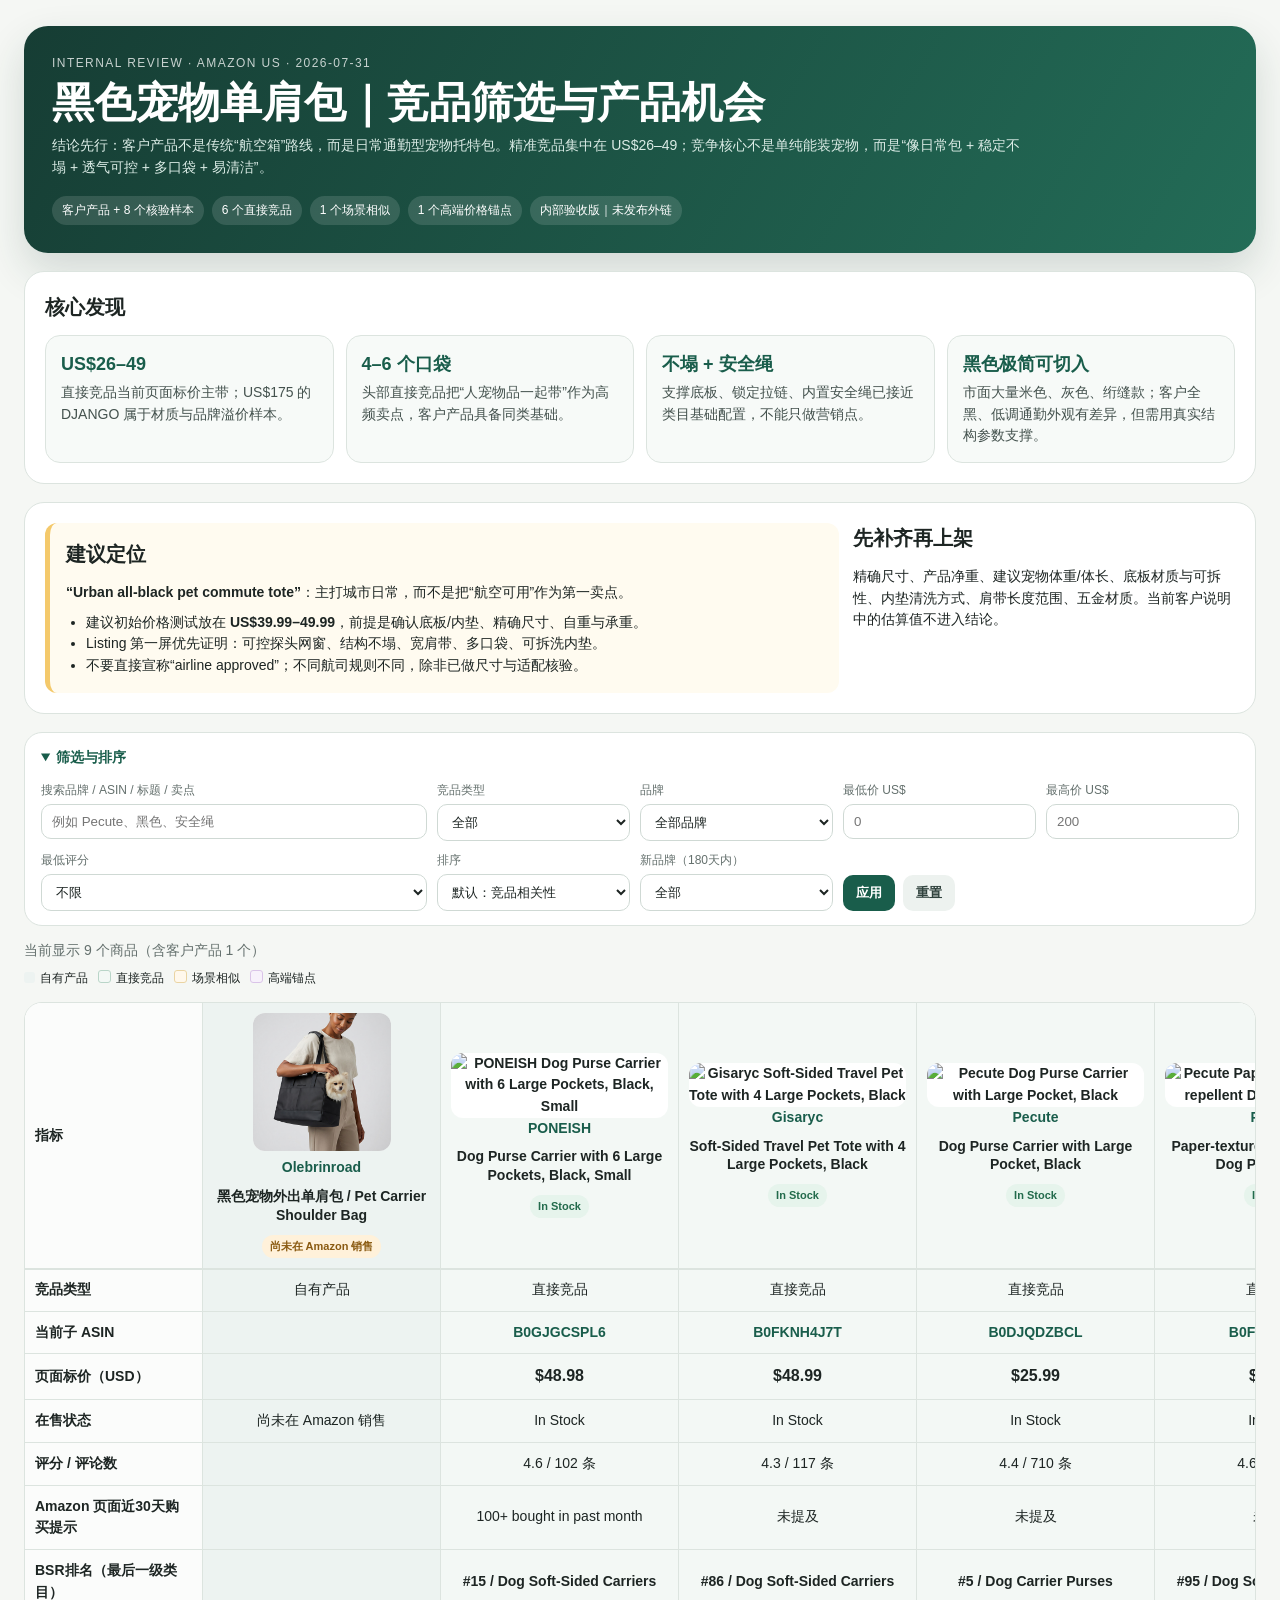
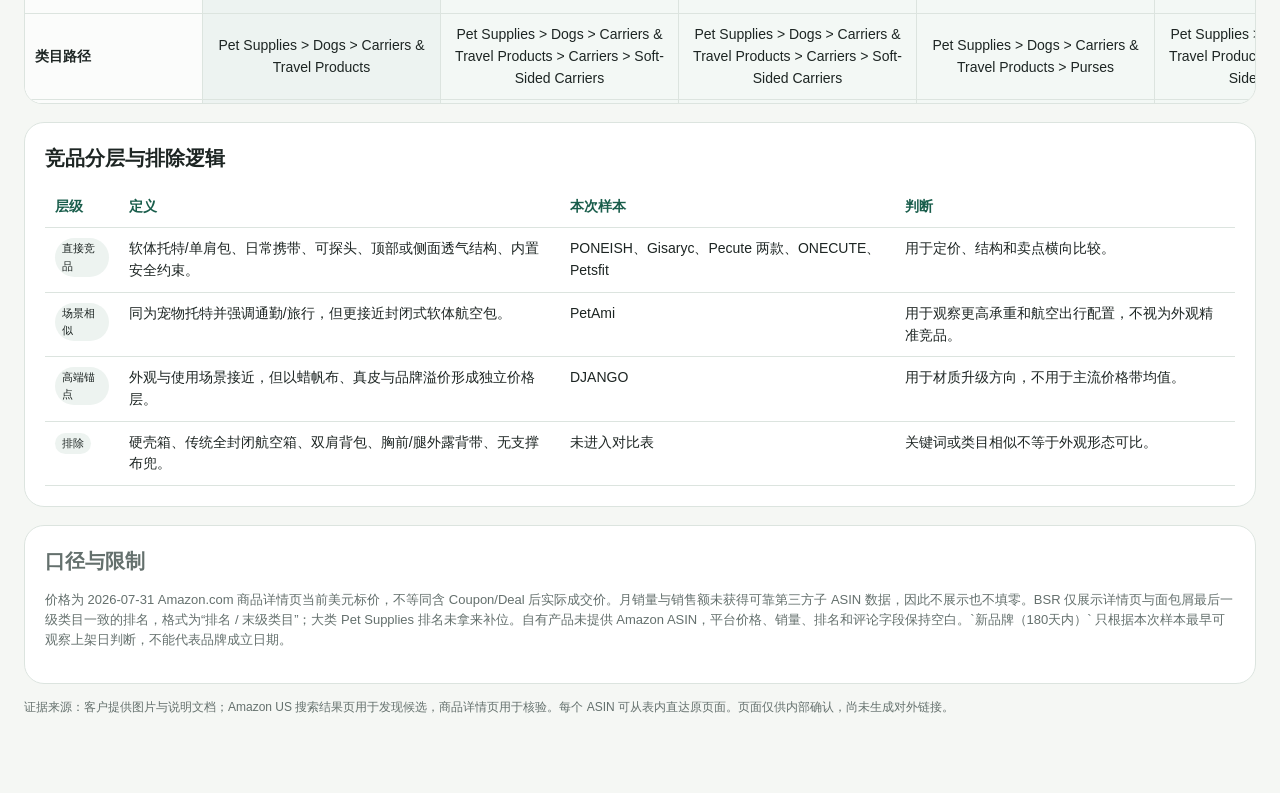
==== 宠物通勤单肩包-US竞品分析/index.html @ 847de97b "发布US宠物通勤单肩包竞品分析" ====
<!doctype html>
<html lang="zh-CN">
<head>
  <meta charset="utf-8">
  <meta name="viewport" content="width=device-width,initial-scale=1,viewport-fit=cover">
  <title>US Amazon 宠物单肩包竞品筛选｜内部验收</title>
  <style>
    :root{--ink:#1d2523;--muted:#64706d;--line:#dce4df;--paper:#f5f7f4;--card:#fff;--green:#195d4b;--green2:#e8f3ee;--gold:#f4c96b;--owned:#edf3f1;--direct:#f3f8f5;--scenario:#fff8ec;--premium:#f7f1fb;--metric:178px;--product:238px}
    *{box-sizing:border-box}body{margin:0;background:var(--paper);color:var(--ink);font:14px/1.55 -apple-system,BlinkMacSystemFont,"Segoe UI","PingFang SC",sans-serif}.page{max-width:1600px;margin:auto;padding:26px 24px 64px}.hero{background:linear-gradient(120deg,#163d34,#236c57);color:#fff;border-radius:24px;padding:28px;box-shadow:0 18px 42px rgba(23,62,52,.16)}.eyebrow{font-size:12px;letter-spacing:.12em;text-transform:uppercase;opacity:.76}.hero h1{margin:7px 0 10px;font-size:clamp(24px,4vw,42px);line-height:1.08}.hero p{max-width:980px;margin:0;color:#dbece6}.badges{display:flex;flex-wrap:wrap;gap:8px;margin-top:18px}.badge{display:inline-flex;align-items:center;padding:5px 10px;border-radius:999px;background:rgba(255,255,255,.13);font-size:12px}.section{margin-top:18px;background:var(--card);border:1px solid var(--line);border-radius:20px;padding:20px}.section h2{margin:0 0 12px;font-size:20px}.takeaways{display:grid;grid-template-columns:repeat(4,minmax(0,1fr));gap:12px}.takeaway{background:#f7faf8;border:1px solid var(--line);border-radius:15px;padding:15px}.takeaway strong{display:block;color:var(--green);font-size:18px;margin-bottom:3px}.takeaway p{margin:0;color:#44524e}.decision{display:grid;grid-template-columns:1.35fr .65fr;gap:14px}.decision .main{border-left:5px solid var(--gold);background:#fffbf0;padding:16px;border-radius:12px}.decision p{margin:0}.decision ul{margin:8px 0 0;padding-left:20px}.method{font-size:13px;color:var(--muted)}details.filters{margin-top:18px;background:#fff;border:1px solid var(--line);border-radius:18px;padding:14px 16px}details.filters summary{cursor:pointer;font-weight:700;color:var(--green)}.filter-grid{display:grid;grid-template-columns:1.4fr repeat(4,minmax(130px,.7fr));gap:10px;margin-top:13px}.field label{display:block;font-size:12px;color:var(--muted);margin-bottom:4px}.field input,.field select{width:100%;border:1px solid #cfd9d4;border-radius:10px;padding:9px 10px;background:#fff;color:var(--ink)}.filter-actions{display:flex;gap:8px;align-items:end}.btn{border:0;border-radius:10px;padding:9px 13px;cursor:pointer;font-weight:700}.btn.primary{background:var(--green);color:#fff}.btn.ghost{background:#edf2ef;color:#30423d}.count{margin:14px 0 8px;color:var(--muted)}.legend{display:flex;flex-wrap:wrap;gap:10px;margin:8px 0 14px;font-size:12px}.legend span:before{content:"";display:inline-block;width:11px;height:11px;border-radius:3px;margin-right:5px;vertical-align:-1px}.legend .owned:before{background:var(--owned)}.legend .direct:before{background:var(--direct);border:1px solid #b9d5c8}.legend .scenario:before{background:var(--scenario);border:1px solid #ead4a3}.legend .premium:before{background:var(--premium);border:1px solid #dac4e8}.table-shell{overflow:auto;border:1px solid var(--line);border-radius:18px;background:#fff;max-height:78vh}.compare{border-collapse:separate;border-spacing:0;min-width:100%;table-layout:fixed}.compare th,.compare td{border-right:1px solid var(--line);border-bottom:1px solid var(--line);padding:10px;text-align:center;vertical-align:middle;word-break:break-word}.compare thead th{position:sticky;top:0;z-index:3;background:#fff;box-shadow:0 1px 0 var(--line)}.compare .metric{position:sticky;left:0;z-index:2;width:var(--metric);min-width:var(--metric);background:#fbfcfb;font-weight:700;text-align:left}.compare thead .metric{z-index:5}.product-col{width:var(--product);min-width:var(--product)}.type-owned{background:var(--owned)!important}.type-direct{background:var(--direct)!important}.type-scenario{background:var(--scenario)!important}.type-premium{background:var(--premium)!important}.product-card img{width:138px;height:138px;object-fit:contain;border-radius:12px;background:#fff}.product-card h3{font-size:14px;line-height:1.35;margin:8px 0 5px}.product-card .brand{font-weight:800;color:var(--green)}.asin{color:var(--green);font-weight:700;text-decoration:none}.status{display:inline-block;margin-top:5px;padding:3px 8px;border-radius:999px;background:#e6f4ec;color:#236b4c;font-size:11px}.status.warn{background:#fff1da;color:#8a5a11}.feature{display:inline-block;background:#fff0ba;border-radius:7px;padding:2px 6px;font-weight:700}.muted{color:#89938f}.sep td{height:14px;padding:0;background:#f0f4f1!important}.source-note{margin-top:14px;font-size:12px;color:var(--muted)}.source-note a{color:var(--green)}.price{font-weight:800;font-size:16px}.rank{font-weight:700}.insight-table{width:100%;border-collapse:collapse}.insight-table th,.insight-table td{border-bottom:1px solid var(--line);padding:10px;text-align:left;vertical-align:top}.insight-table th{color:var(--green)}.pill{display:inline-block;padding:2px 7px;border-radius:999px;background:#edf3f0;font-size:11px}.hidden-col{display:none!important}.empty{padding:35px;text-align:center;color:var(--muted)}
    @media(max-width:900px){.page{padding:14px 12px calc(72px + env(safe-area-inset-bottom))}.takeaways{grid-template-columns:1fr 1fr}.decision{grid-template-columns:1fr}.filter-grid{grid-template-columns:1fr 1fr}.method.desktop{display:none}:root{--metric:128px;--product:210px}.hero{padding:22px}.section{padding:16px}.table-shell{max-height:none}.product-card img{width:120px;height:120px}}
    @media(max-width:560px){.takeaways,.filter-grid{grid-template-columns:1fr}.filter-actions{align-items:center}.compare th,.compare td{padding:8px}.hero h1{font-size:27px}}
  </style>
</head>
<body>
<main class="page">
  <section class="hero">
    <div class="eyebrow">Internal review · Amazon US · 2026-07-31</div>
    <h1>黑色宠物单肩包｜竞品筛选与产品机会</h1>
    <p>结论先行：客户产品不是传统“航空箱”路线，而是日常通勤型宠物托特包。精准竞品集中在 US$26–49；竞争核心不是单纯能装宠物，而是“像日常包 + 稳定不塌 + 透气可控 + 多口袋 + 易清洁”。</p>
    <div class="badges"><span class="badge">客户产品 + 8 个核验样本</span><span class="badge">6 个直接竞品</span><span class="badge">1 个场景相似</span><span class="badge">1 个高端价格锚点</span><span class="badge">内部验收版｜未发布外链</span></div>
  </section>

  <section class="section">
    <h2>核心发现</h2>
    <div class="takeaways">
      <div class="takeaway"><strong>US$26–49</strong><p>直接竞品当前页面标价主带；US$175 的 DJANGO 属于材质与品牌溢价样本。</p></div>
      <div class="takeaway"><strong>4–6 个口袋</strong><p>头部直接竞品把“人宠物品一起带”作为高频卖点，客户产品具备同类基础。</p></div>
      <div class="takeaway"><strong>不塌 + 安全绳</strong><p>支撑底板、锁定拉链、内置安全绳已接近类目基础配置，不能只做营销点。</p></div>
      <div class="takeaway"><strong>黑色极简可切入</strong><p>市面大量米色、灰色、绗缝款；客户全黑、低调通勤外观有差异，但需用真实结构参数支撑。</p></div>
    </div>
  </section>

  <section class="section decision">
    <div class="main"><h2>建议定位</h2><p><b>“Urban all-black pet commute tote”</b>：主打城市日常，而不是把“航空可用”作为第一卖点。</p><ul><li>建议初始价格测试放在 <b>US$39.99–49.99</b>，前提是确认底板/内垫、精确尺寸、自重与承重。</li><li>Listing 第一屏优先证明：可控探头网窗、结构不塌、宽肩带、多口袋、可拆洗内垫。</li><li>不要直接宣称“airline approved”；不同航司规则不同，除非已做尺寸与适配核验。</li></ul></div>
    <div><h2>先补齐再上架</h2><p>精确尺寸、产品净重、建议宠物体重/体长、底板材质与可拆性、内垫清洗方式、肩带长度范围、五金材质。当前客户说明中的估算值不进入结论。</p></div>
  </section>

  <details class="filters" open>
    <summary>筛选与排序</summary>
    <div class="filter-grid">
      <div class="field"><label for="q">搜索品牌 / ASIN / 标题 / 卖点</label><input id="q" placeholder="例如 Pecute、黑色、安全绳"></div>
      <div class="field"><label for="type">竞品类型</label><select id="type"><option value="">全部</option><option>自有产品</option><option>直接竞品</option><option>场景相似</option><option>高端锚点</option></select></div>
      <div class="field"><label for="brand">品牌</label><select id="brand"><option value="">全部品牌</option></select></div>
      <div class="field"><label for="minPrice">最低价 US$</label><input id="minPrice" type="number" min="0" step="1" placeholder="0"></div>
      <div class="field"><label for="maxPrice">最高价 US$</label><input id="maxPrice" type="number" min="0" step="1" placeholder="200"></div>
      <div class="field"><label for="minRating">最低评分</label><select id="minRating"><option value="">不限</option><option value="4">4.0+</option><option value="4.3">4.3+</option><option value="4.5">4.5+</option></select></div>
      <div class="field"><label for="sort">排序</label><select id="sort"><option value="default">默认：竞品相关性</option><option value="priceAsc">价格升序</option><option value="priceDesc">价格降序</option><option value="rankAsc">末级 BSR 升序</option><option value="reviewsDesc">评论数降序</option><option value="listedDesc">上架时间由新到旧</option></select></div>
      <div class="field"><label for="newBrand">新品牌（180天内）</label><select id="newBrand"><option value="">全部</option><option value="是">是</option><option value="否">否</option><option value="无法核验">无法核验</option></select></div>
      <div class="filter-actions"><button class="btn primary" id="apply">应用</button><button class="btn ghost" id="reset">重置</button></div>
    </div>
  </details>

  <div class="count" id="count"></div>
  <div class="legend"><span class="owned">自有产品</span><span class="direct">直接竞品</span><span class="scenario">场景相似</span><span class="premium">高端锚点</span></div>
  <div class="table-shell" id="shell"><table class="compare" id="table"></table></div>

  <section class="section">
    <h2>竞品分层与排除逻辑</h2>
    <table class="insight-table"><thead><tr><th>层级</th><th>定义</th><th>本次样本</th><th>判断</th></tr></thead><tbody>
      <tr><td><span class="pill">直接竞品</span></td><td>软体托特/单肩包、日常携带、可探头、顶部或侧面透气结构、内置安全约束。</td><td>PONEISH、Gisaryc、Pecute 两款、ONECUTE、Petsfit</td><td>用于定价、结构和卖点横向比较。</td></tr>
      <tr><td><span class="pill">场景相似</span></td><td>同为宠物托特并强调通勤/旅行，但更接近封闭式软体航空包。</td><td>PetAmi</td><td>用于观察更高承重和航空出行配置，不视为外观精准竞品。</td></tr>
      <tr><td><span class="pill">高端锚点</span></td><td>外观与使用场景接近，但以蜡帆布、真皮与品牌溢价形成独立价格层。</td><td>DJANGO</td><td>用于材质升级方向，不用于主流价格带均值。</td></tr>
      <tr><td><span class="pill">排除</span></td><td>硬壳箱、传统全封闭航空箱、双肩背包、胸前/腿外露背带、无支撑布兜。</td><td>未进入对比表</td><td>关键词或类目相似不等于外观形态可比。</td></tr>
    </tbody></table>
  </section>

  <section class="section method desktop"><h2>口径与限制</h2><p>价格为 2026-07-31 Amazon.com 商品详情页当前美元标价，不等同含 Coupon/Deal 后实际成交价。月销量与销售额未获得可靠第三方子 ASIN 数据，因此不展示也不填零。BSR 仅展示详情页与面包屑最后一级类目一致的排名，格式为“排名 / 末级类目”；大类 Pet Supplies 排名未拿来补位。自有产品未提供 Amazon ASIN，平台价格、销量、排名和评论字段保持空白。`新品牌（180天内）` 只根据本次样本最早可观察上架日判断，不能代表品牌成立日期。</p></section>
  <p class="source-note">证据来源：客户提供图片与说明文档；Amazon US 搜索结果页用于发现候选，商品详情页用于核验。每个 ASIN 可从表内直达原页面。页面仅供内部确认，尚未生成对外链接。</p>
</main>
<script>
const products=[
{id:'owned',type:'自有产品',brand:'Olebrinroad',title:'黑色宠物外出单肩包 / Pet Carrier Shoulder Bag',asin:'',url:'',image:'assets/customer-main.jpg',price:null,rating:null,reviews:null,bought:'',availability:'尚未在 Amazon 销售',listed:'',newBrand:'无法核验',rank:null,leaf:'',category:'Pet Supplies > Dogs > Carriers & Travel Products',dims:'未确认（文档仅为目测估算）',weight:'未确认',petLimit:'≤5 kg（客户说明，待实测确认）',material:'高密度防水牛津布/尼龙（客户说明）',carry:'单肩 / 斜挎 / 手提（待样品确认）',pockets:'外侧 ×2 + 内侧隐藏拉链袋 ×1',mesh:'有',headOut:'有',safety:'有',base:'未确认',wash:'未确认',water:'有（客户说明，待实测）',airline:'未验证',fulfillment:'',seller:'',note:'全黑极简、多口袋、宽肩带；关键结构参数尚待确认'},
{id:'B0GJGCSPL6',type:'直接竞品',brand:'PONEISH',title:'Dog Purse Carrier with 6 Large Pockets, Black, Small',asin:'B0GJGCSPL6',url:'https://www.amazon.com/dp/B0GJGCSPL6',image:'https://m.media-amazon.com/images/I/61-L-iooEXL._AC_UL480_FMwebp_QL65_.jpg',price:48.98,rating:4.6,reviews:102,bought:'100+ bought in past month',availability:'In Stock',listed:'2026-03-05',newBrand:'是',rank:15,leaf:'Dog Soft-Sided Carriers',category:'Pet Supplies > Dogs > Carriers & Travel Products > Carriers > Soft-Sided Carriers',dims:'13.6 × 6.6 × 10 in',weight:'1.73 lb',petLimit:'≤6 lb（该子体）',material:'Cotton / Polyester',carry:'手提 / 单肩',pockets:'6 个',mesh:'有（全幅顶部网布）',headOut:'有（侧开口）',safety:'有',base:'有（硬底 + 双面垫）',wash:'可拆垫',water:'垫一面防水',airline:'声称适配多数航司；未独立核验',fulfillment:'Amazon',seller:'PONEISH',note:'结构最接近；口袋数与透气系统强'},
{id:'B0FKNH4J7T',type:'直接竞品',brand:'Gisaryc',title:'Soft-Sided Travel Pet Tote with 4 Large Pockets, Black',asin:'B0FKNH4J7T',url:'https://www.amazon.com/dp/B0FKNH4J7T',image:'https://m.media-amazon.com/images/I/61uKjwR92eL._AC_UL480_FMwebp_QL65_.jpg',price:48.99,rating:4.3,reviews:117,bought:'未提及',availability:'In Stock',listed:'2025-08-30',newBrand:'否',rank:86,leaf:'Dog Soft-Sided Carriers',category:'Pet Supplies > Dogs > Carriers & Travel Products > Carriers > Soft-Sided Carriers',dims:'15.5 × 8 × 11.8 in',weight:'1.32 lb（详情页）',petLimit:'≤15 lb',material:'Peach-skin fabric + mesh',carry:'单肩',pockets:'4 个',mesh:'有（顶部）',headOut:'有（侧开口）',safety:'有',base:'有（支撑底垫）',wash:'未提及',water:'未提及',airline:'声称适配多数航司；未独立核验',fulfillment:'Amazon',seller:'Gisaryc',note:'黑色、结构近似、15 lb 容量段直接对标'},
{id:'B0DJQDZBCL',type:'直接竞品',brand:'Pecute',title:'Dog Purse Carrier with Large Pocket, Black',asin:'B0DJQDZBCL',url:'https://www.amazon.com/dp/B0DJQDZBCL',image:'https://m.media-amazon.com/images/I/71euZ1lD7OL._AC_UL480_FMwebp_QL65_.jpg',price:25.99,rating:4.4,reviews:710,bought:'未提及',availability:'In Stock',listed:'2024-10-10',newBrand:'否',rank:5,leaf:'Dog Carrier Purses',category:'Pet Supplies > Dogs > Carriers & Travel Products > Purses',dims:'15.21 × 7.41 × 11.7 in',weight:'1.1 lb（详情页）',petLimit:'5–9 lb 更适合探头',material:'Nylon',carry:'手提 / 单肩',pockets:'2 个',mesh:'部分封闭顶部',headOut:'有',safety:'有',base:'有（硬底 + 毛绒）',wash:'可洗；需先移除底板',water:'未提及',airline:'未提及',fulfillment:'Amazon',seller:'Hometownclouds',note:'低价强样本；710 评论，功能完整但口袋较少'},
{id:'B0FNQ6LL6X',type:'直接竞品',brand:'Pecute',title:'Paper-textured Water-repellent Dog Purse, Khaki',asin:'B0FNQ6LL6X',url:'https://www.amazon.com/dp/B0FNQ6LL6X',image:'https://m.media-amazon.com/images/I/71OYpVUx03L._AC_UL480_FMwebp_QL65_.jpg',price:37.99,rating:4.6,reviews:160,bought:'未提及',availability:'In Stock',listed:'2025-10-15',newBrand:'否',rank:95,leaf:'Dog Soft-Sided Carriers',category:'Pet Supplies > Dogs > Carriers & Travel Products > Carriers > Soft-Sided Carriers',dims:'16.9 × 8.5 × 10.6 in',weight:'1.72 lb（详情页）',petLimit:'≤6.6 lb',material:'Water-repellent polyester / cotton fill / PVC',carry:'双肩向均可',pockets:'大口袋（数量未提及）',mesh:'有（顶部）',headOut:'前后均可探头',safety:'有',base:'有（可拆洗支撑垫）',wash:'垫可机洗',water:'有（外层拒水）',airline:'需自行向航司核实',fulfillment:'Amazon',seller:'Hometownclouds',note:'外观感与材质表达强，重量限制偏小'},
{id:'B0C2VC5WS7',type:'直接竞品',brand:'ONECUTE',title:'Cotton Dog Purse Carrier with Large Pockets, Grey',asin:'B0C2VC5WS7',url:'https://www.amazon.com/dp/B0C2VC5WS7',image:'https://m.media-amazon.com/images/I/71p5uNtNZqL._AC_UL480_FMwebp_QL65_.jpg',price:39.99,rating:4.4,reviews:365,bought:'未提及',availability:'当前配送地址不可发货',listed:'2023-04-21',newBrand:'否',rank:8,leaf:'Dog Carrier Purses',category:'Pet Supplies > Dogs > Carriers & Travel Products > Purses',dims:'13.6 × 6.5 × 10 in',weight:'1.08 lb',petLimit:'≤6 lb',material:'Cotton',carry:'手提 / 单肩',pockets:'5 个',mesh:'有',headOut:'有',safety:'有',base:'有（硬底）',wash:'未提及',water:'未提及',airline:'未提及',fulfillment:'无法核验',seller:'无法核验',note:'末级类目排名高；当前地址不可配送，需美国本地再核验库存'},
{id:'B0BZ8C5JYJ',type:'直接竞品',brand:'Petsfit',title:'Small Dog Carrier Purse with Pockets, Khaki',asin:'B0BZ8C5JYJ',url:'https://www.amazon.com/dp/B0BZ8C5JYJ',image:'https://m.media-amazon.com/images/I/71RCoGtaSHL._AC_UL480_FMwebp_QL65_.jpg',price:26.99,rating:4.5,reviews:201,bought:'未提及',availability:'Only 4 left',listed:'2023-06-27',newBrand:'否',rank:248,leaf:'Dog Soft-Sided Carriers',category:'Pet Supplies > Cats > Carriers & Strollers > Carriers > Soft-Sided Carriers',dims:'17 × 9 × 12 in（五点）',weight:'2.16 lb（详情页）',petLimit:'未提及',material:'Peach-skin velvet / TPU',carry:'手提 / 单肩',pockets:'前侧 2 个',mesh:'未提及',headOut:'有',safety:'有',base:'有（可拆软垫）',wash:'垫可机洗',water:'TPU 防水底',airline:'声称可作飞行携带；未独立核验',fulfillment:'无法核验',seller:'Petsfit',note:'低价、探头与防水底；承重未在当前证据中说明'},
{id:'B0BJ3YD72D',type:'场景相似',brand:'PetAmi',title:'Soft-Sided Pet Carrier Tote, Polka Dot Black',asin:'B0BJ3YD72D',url:'https://www.amazon.com/dp/B0BJ3YD72D',image:'https://m.media-amazon.com/images/I/91l+gbuBLbL._AC_UL480_FMwebp_QL65_.jpg',price:30.99,rating:4.5,reviews:929,bought:'未提及',availability:'In Stock',listed:'2022-10-13',newBrand:'否',rank:20,leaf:'Dog Soft-Sided Carriers',category:'Pet Supplies > Dogs > Carriers & Travel Products > Carriers > Soft-Sided Carriers',dims:'17 × 8 × 11 in',weight:'1 lb',petLimit:'≤18 lb',material:'Polyester',carry:'手提 / 单肩',pockets:'前袋 + 侧网袋',mesh:'有（顶部）',headOut:'顶部可开，非侧面专用探头口',safety:'有',base:'有（Sherpa 垫）',wash:'未提及',water:'未提及',airline:'页面声称 airline approved；未独立核验',fulfillment:'无法核验',seller:'无法核验',note:'更接近封闭式航空软包，外观不属于精准竞品'},
{id:'B07BHX8JGX',type:'高端锚点',brand:'DJANGO',title:'Waxed Canvas & Leather Dog Carrier Tote, Olive',asin:'B07BHX8JGX',url:'https://www.amazon.com/dp/B07BHX8JGX',image:'https://m.media-amazon.com/images/I/61CNNCX8nwL._AC_UL480_FMwebp_QL65_.jpg',price:175,rating:4.3,reviews:272,bought:'未提及',availability:'Only 7 left',listed:'2018-03-16',newBrand:'否',rank:43,leaf:'Dog Carrier Purses',category:'Pet Supplies > Dogs > Carriers & Travel Products > Purses',dims:'14.5 × 8 × 12.5 in',weight:'2.5 lb',petLimit:'Medium ≤10–12 lb',material:'20 oz waxed canvas / genuine leather',carry:'手提 / 单肩',pockets:'4 个拉链袋',mesh:'无',headOut:'有（开放式前口）',safety:'有',base:'有（Sherpa 垫）',wash:'垫套可机洗',water:'有（拒水内衬/蜡帆布）',airline:'明确非航空包',fulfillment:'Amazon',seller:'DJANGObrand',note:'高端材质与品牌锚点，不应与主流款直接算均价'}
];
const rows=[
['产品信息','__product'],['竞品类型','type'],['当前子 ASIN','asin'],['页面标价（USD）','price'],['在售状态','availability'],['评分 / 评论数','rating'],['Amazon 页面近30天购买提示','bought'],['BSR排名（最后一级类目）','rank'],['类目路径','category'],['Date First Available','listed'],['新品牌（180天内）','newBrand'],['配送方式','fulfillment'],['卖家','seller'],['__sep',''],['尺寸','dims'],['产品自重','weight'],['建议宠物重量','petLimit'],['材质','material'],['背负方式','carry'],['收纳口袋','pockets'],['顶部/主体网布','mesh'],['宠物探头结构','headOut'],['内置安全绳','safety'],['支撑底板 / 内垫','base'],['可拆洗','wash'],['防水/拒水','water'],['航空适配表述','airline'],['__sep',''],['核心判断','note']
];
let visible=products.map(x=>x.id);let order=products.map(x=>x.id);
const typeClass=t=>t==='自有产品'?'type-owned':t==='直接竞品'?'type-direct':t==='场景相似'?'type-scenario':'type-premium';
const fmt=(p,key)=>{let v=p[key];if(key==='price')return v==null?'<span class="muted"></span>':`<span class="price">$${v.toFixed(2)}</span>`;if(key==='rating')return v==null?'':`${v.toFixed(1)} / ${p.reviews.toLocaleString()} 条`;if(key==='rank')return v==null?'':`<span class="rank">#${v} / ${p.leaf}</span>`;if(['mesh','headOut','safety','water'].includes(key)&&v==='有')return '<span class="feature">有</span>';if(key==='asin')return p.asin?`<a class="asin" href="${p.url}" target="_blank" rel="noopener">${p.asin}</a>`:'';return v||''};
function render(){const list=order.map(id=>products.find(p=>p.id===id)).filter(p=>visible.includes(p.id));const table=document.querySelector('#table');if(!list.length){table.innerHTML='<tbody><tr><td class="empty">没有符合条件的商品，请重置筛选。</td></tr></tbody>';document.querySelector('#count').textContent='当前显示 0 个商品';return}let html='<thead><tr><th class="metric">指标</th>'+list.map(p=>`<th class="product-col ${typeClass(p.type)}"><div class="product-card"><img src="${p.image}" alt="${p.brand} ${p.title}"><div class="brand">${p.brand}</div><h3>${p.title}</h3>${p.availability?`<span class="status ${/Only|不可|尚未/.test(p.availability)?'warn':''}">${p.availability}</span>`:''}</div></th>`).join('')+'</tr></thead><tbody>';for(const [label,key] of rows){if(label==='__sep'){html+='<tr class="sep"><td colspan="'+(list.length+1)+'"></td></tr>';continue}if(key==='__product')continue;html+=`<tr><td class="metric">${label}</td>`+list.map(p=>`<td class="product-col ${typeClass(p.type)}">${fmt(p,key)}</td>`).join('')+'</tr>'}html+='</tbody>';table.innerHTML=html;document.querySelector('#count').textContent=`当前显示 ${list.length} 个商品（含客户产品 ${list.some(x=>x.id==='owned')?1:0} 个）`}
function apply(){const q=document.querySelector('#q').value.trim().toLowerCase(),type=document.querySelector('#type').value,brand=document.querySelector('#brand').value,min=Number(document.querySelector('#minPrice').value||-Infinity),max=Number(document.querySelector('#maxPrice').value||Infinity),rating=Number(document.querySelector('#minRating').value||0),nb=document.querySelector('#newBrand').value;visible=products.filter(p=>{const hay=Object.values(p).join(' ').toLowerCase();return(!q||hay.includes(q))&&(!type||p.type===type)&&(!brand||p.brand===brand)&&(p.price==null||(p.price>=min&&p.price<=max))&&(p.rating==null||p.rating>=rating)&&(!nb||p.newBrand===nb)}).map(p=>p.id);const sort=document.querySelector('#sort').value;order=[...products].sort((a,b)=>a.id==='owned'?-1:b.id==='owned'?1:sort==='priceAsc'?(a.price??Infinity)-(b.price??Infinity):sort==='priceDesc'?(b.price??-Infinity)-(a.price??-Infinity):sort==='rankAsc'?(a.rank??Infinity)-(b.rank??Infinity):sort==='reviewsDesc'?(b.reviews??-1)-(a.reviews??-1):sort==='listedDesc'?String(b.listed).localeCompare(String(a.listed)):products.indexOf(a)-products.indexOf(b)).map(p=>p.id);render()}
const brandSel=document.querySelector('#brand');[...new Set(products.map(p=>p.brand))].sort().forEach(b=>brandSel.insertAdjacentHTML('beforeend',`<option>${b}</option>`));document.querySelector('#apply').addEventListener('click',apply);document.querySelector('#reset').addEventListener('click',()=>{document.querySelectorAll('.filters input').forEach(x=>x.value='');document.querySelectorAll('.filters select').forEach(x=>x.selectedIndex=0);visible=products.map(x=>x.id);order=products.map(x=>x.id);render()});document.querySelector('#q').addEventListener('keydown',e=>{if(e.key==='Enter')apply()});render();
</script>
</body></html>
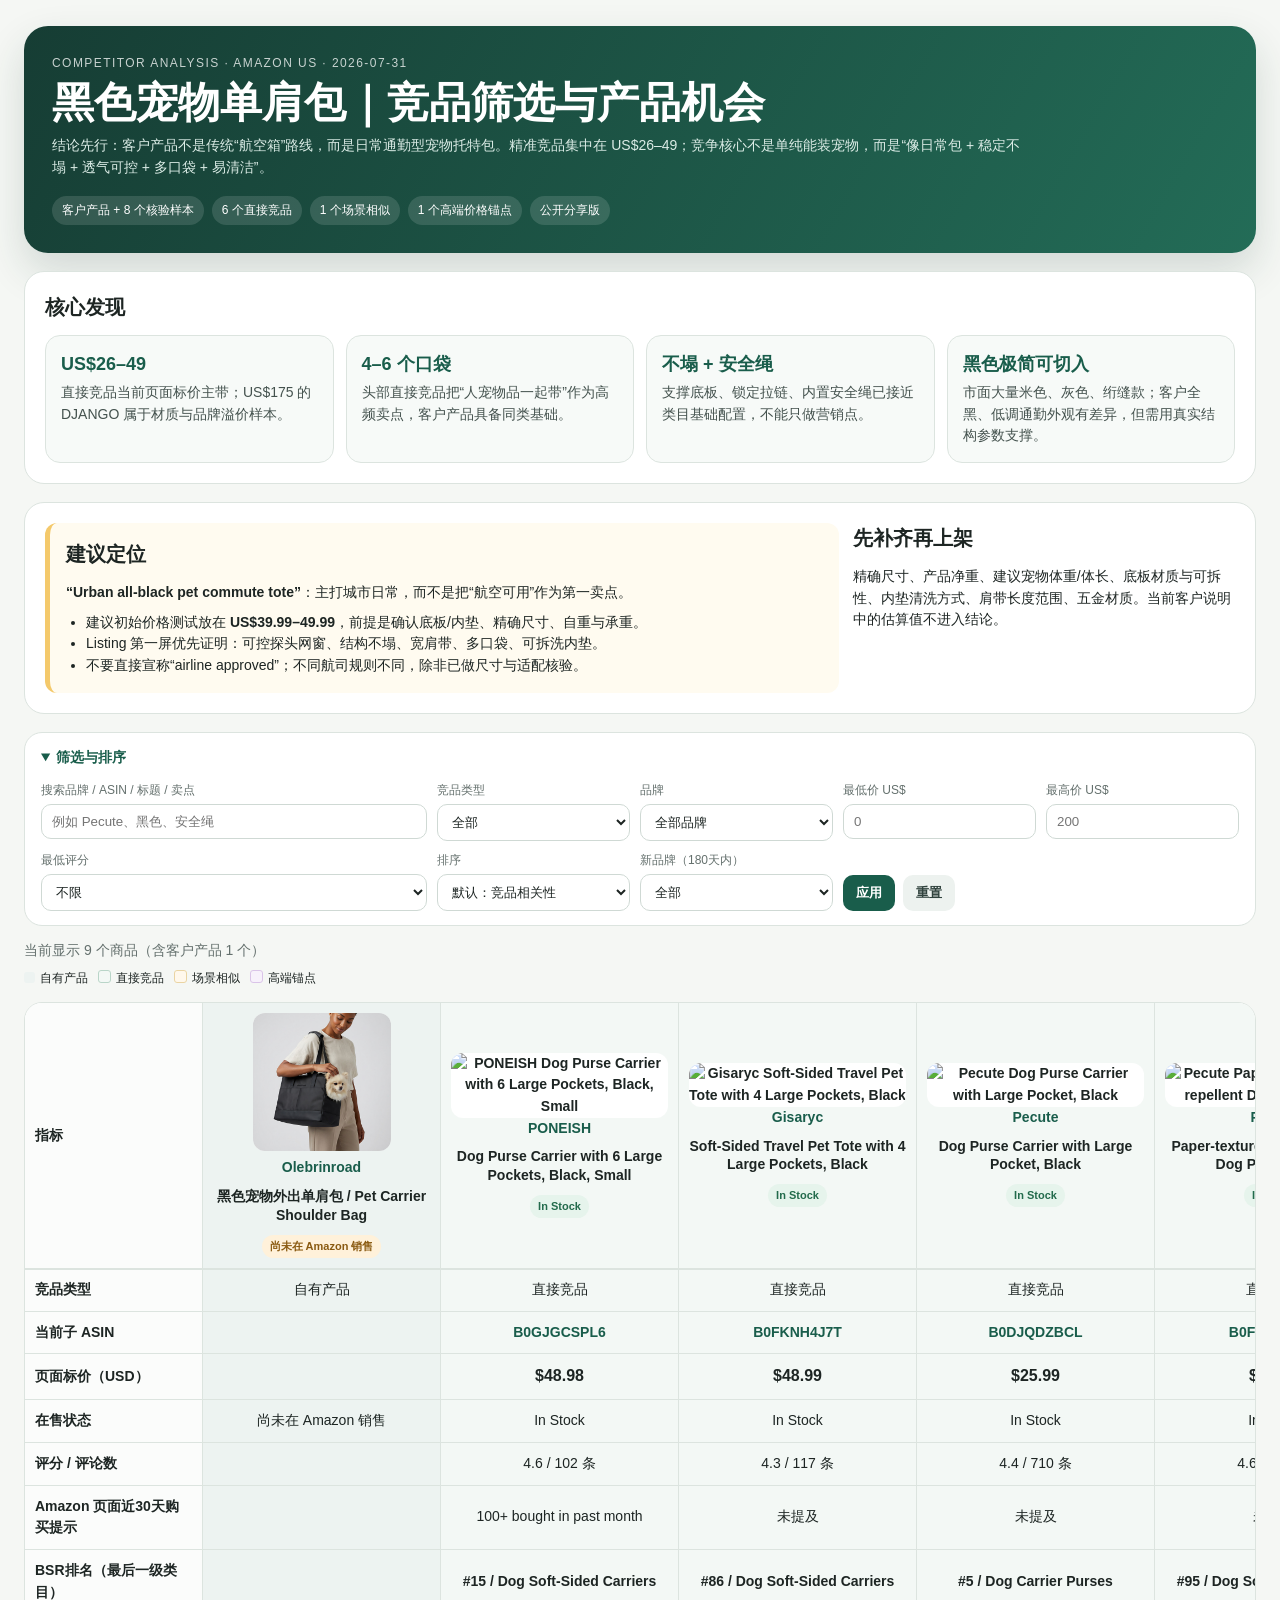
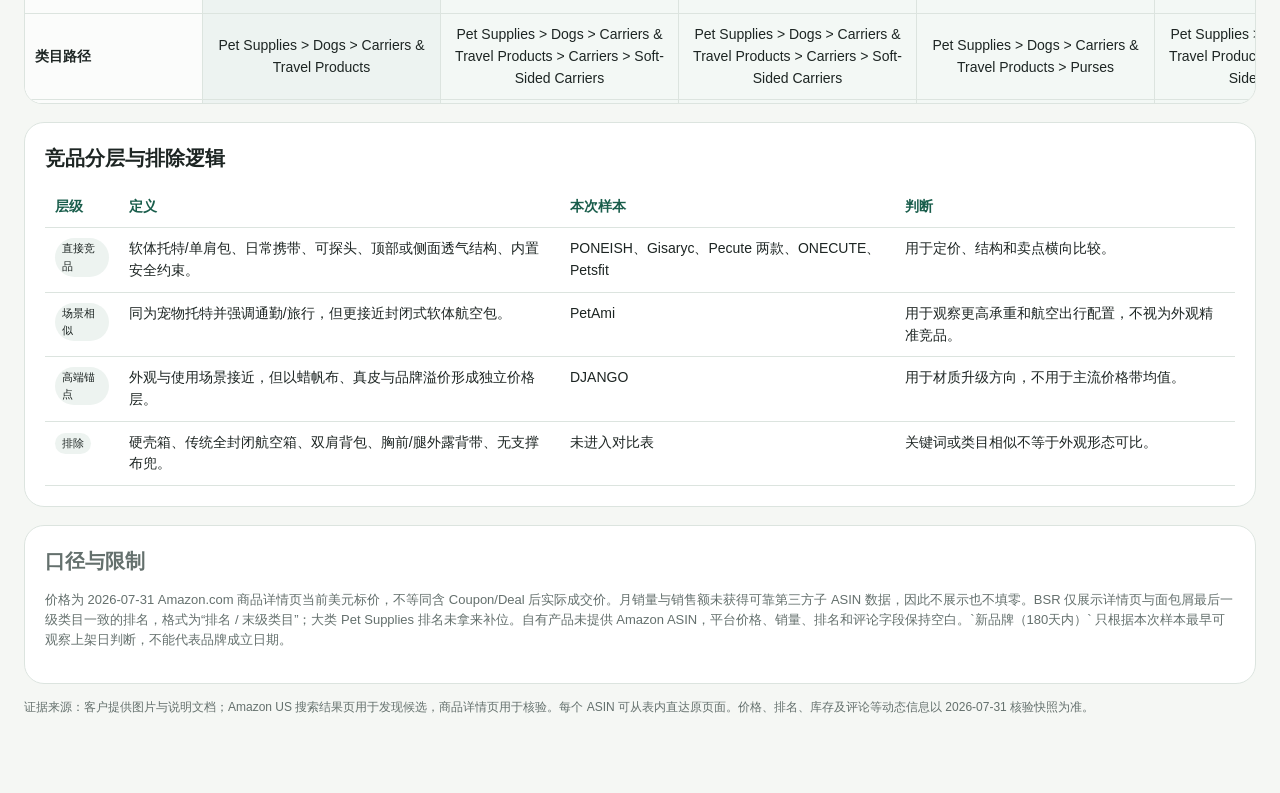
==== commit 9dcf770b: "更新竞品分析公开分享标识" ====
--- a/宠物通勤单肩包-US竞品分析/index.html
+++ b/宠物通勤单肩包-US竞品分析/index.html
@@ -3,7 +3,7 @@
 <head>
   <meta charset="utf-8">
   <meta name="viewport" content="width=device-width,initial-scale=1,viewport-fit=cover">
-  <title>US Amazon 宠物单肩包竞品筛选｜内部验收</title>
+  <title>US Amazon 宠物单肩包竞品筛选与分析</title>
   <style>
     :root{--ink:#1d2523;--muted:#64706d;--line:#dce4df;--paper:#f5f7f4;--card:#fff;--green:#195d4b;--green2:#e8f3ee;--gold:#f4c96b;--owned:#edf3f1;--direct:#f3f8f5;--scenario:#fff8ec;--premium:#f7f1fb;--metric:178px;--product:238px}
     *{box-sizing:border-box}body{margin:0;background:var(--paper);color:var(--ink);font:14px/1.55 -apple-system,BlinkMacSystemFont,"Segoe UI","PingFang SC",sans-serif}.page{max-width:1600px;margin:auto;padding:26px 24px 64px}.hero{background:linear-gradient(120deg,#163d34,#236c57);color:#fff;border-radius:24px;padding:28px;box-shadow:0 18px 42px rgba(23,62,52,.16)}.eyebrow{font-size:12px;letter-spacing:.12em;text-transform:uppercase;opacity:.76}.hero h1{margin:7px 0 10px;font-size:clamp(24px,4vw,42px);line-height:1.08}.hero p{max-width:980px;margin:0;color:#dbece6}.badges{display:flex;flex-wrap:wrap;gap:8px;margin-top:18px}.badge{display:inline-flex;align-items:center;padding:5px 10px;border-radius:999px;background:rgba(255,255,255,.13);font-size:12px}.section{margin-top:18px;background:var(--card);border:1px solid var(--line);border-radius:20px;padding:20px}.section h2{margin:0 0 12px;font-size:20px}.takeaways{display:grid;grid-template-columns:repeat(4,minmax(0,1fr));gap:12px}.takeaway{background:#f7faf8;border:1px solid var(--line);border-radius:15px;padding:15px}.takeaway strong{display:block;color:var(--green);font-size:18px;margin-bottom:3px}.takeaway p{margin:0;color:#44524e}.decision{display:grid;grid-template-columns:1.35fr .65fr;gap:14px}.decision .main{border-left:5px solid var(--gold);background:#fffbf0;padding:16px;border-radius:12px}.decision p{margin:0}.decision ul{margin:8px 0 0;padding-left:20px}.method{font-size:13px;color:var(--muted)}details.filters{margin-top:18px;background:#fff;border:1px solid var(--line);border-radius:18px;padding:14px 16px}details.filters summary{cursor:pointer;font-weight:700;color:var(--green)}.filter-grid{display:grid;grid-template-columns:1.4fr repeat(4,minmax(130px,.7fr));gap:10px;margin-top:13px}.field label{display:block;font-size:12px;color:var(--muted);margin-bottom:4px}.field input,.field select{width:100%;border:1px solid #cfd9d4;border-radius:10px;padding:9px 10px;background:#fff;color:var(--ink)}.filter-actions{display:flex;gap:8px;align-items:end}.btn{border:0;border-radius:10px;padding:9px 13px;cursor:pointer;font-weight:700}.btn.primary{background:var(--green);color:#fff}.btn.ghost{background:#edf2ef;color:#30423d}.count{margin:14px 0 8px;color:var(--muted)}.legend{display:flex;flex-wrap:wrap;gap:10px;margin:8px 0 14px;font-size:12px}.legend span:before{content:"";display:inline-block;width:11px;height:11px;border-radius:3px;margin-right:5px;vertical-align:-1px}.legend .owned:before{background:var(--owned)}.legend .direct:before{background:var(--direct);border:1px solid #b9d5c8}.legend .scenario:before{background:var(--scenario);border:1px solid #ead4a3}.legend .premium:before{background:var(--premium);border:1px solid #dac4e8}.table-shell{overflow:auto;border:1px solid var(--line);border-radius:18px;background:#fff;max-height:78vh}.compare{border-collapse:separate;border-spacing:0;min-width:100%;table-layout:fixed}.compare th,.compare td{border-right:1px solid var(--line);border-bottom:1px solid var(--line);padding:10px;text-align:center;vertical-align:middle;word-break:break-word}.compare thead th{position:sticky;top:0;z-index:3;background:#fff;box-shadow:0 1px 0 var(--line)}.compare .metric{position:sticky;left:0;z-index:2;width:var(--metric);min-width:var(--metric);background:#fbfcfb;font-weight:700;text-align:left}.compare thead .metric{z-index:5}.product-col{width:var(--product);min-width:var(--product)}.type-owned{background:var(--owned)!important}.type-direct{background:var(--direct)!important}.type-scenario{background:var(--scenario)!important}.type-premium{background:var(--premium)!important}.product-card img{width:138px;height:138px;object-fit:contain;border-radius:12px;background:#fff}.product-card h3{font-size:14px;line-height:1.35;margin:8px 0 5px}.product-card .brand{font-weight:800;color:var(--green)}.asin{color:var(--green);font-weight:700;text-decoration:none}.status{display:inline-block;margin-top:5px;padding:3px 8px;border-radius:999px;background:#e6f4ec;color:#236b4c;font-size:11px}.status.warn{background:#fff1da;color:#8a5a11}.feature{display:inline-block;background:#fff0ba;border-radius:7px;padding:2px 6px;font-weight:700}.muted{color:#89938f}.sep td{height:14px;padding:0;background:#f0f4f1!important}.source-note{margin-top:14px;font-size:12px;color:var(--muted)}.source-note a{color:var(--green)}.price{font-weight:800;font-size:16px}.rank{font-weight:700}.insight-table{width:100%;border-collapse:collapse}.insight-table th,.insight-table td{border-bottom:1px solid var(--line);padding:10px;text-align:left;vertical-align:top}.insight-table th{color:var(--green)}.pill{display:inline-block;padding:2px 7px;border-radius:999px;background:#edf3f0;font-size:11px}.hidden-col{display:none!important}.empty{padding:35px;text-align:center;color:var(--muted)}
@@ -14,10 +14,10 @@
 <body>
 <main class="page">
   <section class="hero">
-    <div class="eyebrow">Internal review · Amazon US · 2026-07-31</div>
+    <div class="eyebrow">Competitor analysis · Amazon US · 2026-07-31</div>
     <h1>黑色宠物单肩包｜竞品筛选与产品机会</h1>
     <p>结论先行：客户产品不是传统“航空箱”路线，而是日常通勤型宠物托特包。精准竞品集中在 US$26–49；竞争核心不是单纯能装宠物，而是“像日常包 + 稳定不塌 + 透气可控 + 多口袋 + 易清洁”。</p>
-    <div class="badges"><span class="badge">客户产品 + 8 个核验样本</span><span class="badge">6 个直接竞品</span><span class="badge">1 个场景相似</span><span class="badge">1 个高端价格锚点</span><span class="badge">内部验收版｜未发布外链</span></div>
+    <div class="badges"><span class="badge">客户产品 + 8 个核验样本</span><span class="badge">6 个直接竞品</span><span class="badge">1 个场景相似</span><span class="badge">1 个高端价格锚点</span><span class="badge">公开分享版</span></div>
   </section>
 
   <section class="section">
@@ -65,7 +65,7 @@
   </section>
 
   <section class="section method desktop"><h2>口径与限制</h2><p>价格为 2026-07-31 Amazon.com 商品详情页当前美元标价，不等同含 Coupon/Deal 后实际成交价。月销量与销售额未获得可靠第三方子 ASIN 数据，因此不展示也不填零。BSR 仅展示详情页与面包屑最后一级类目一致的排名，格式为“排名 / 末级类目”；大类 Pet Supplies 排名未拿来补位。自有产品未提供 Amazon ASIN，平台价格、销量、排名和评论字段保持空白。`新品牌（180天内）` 只根据本次样本最早可观察上架日判断，不能代表品牌成立日期。</p></section>
-  <p class="source-note">证据来源：客户提供图片与说明文档；Amazon US 搜索结果页用于发现候选，商品详情页用于核验。每个 ASIN 可从表内直达原页面。页面仅供内部确认，尚未生成对外链接。</p>
+  <p class="source-note">证据来源：客户提供图片与说明文档；Amazon US 搜索结果页用于发现候选，商品详情页用于核验。每个 ASIN 可从表内直达原页面。价格、排名、库存及评论等动态信息以 2026-07-31 核验快照为准。</p>
 </main>
 <script>
 const products=[
